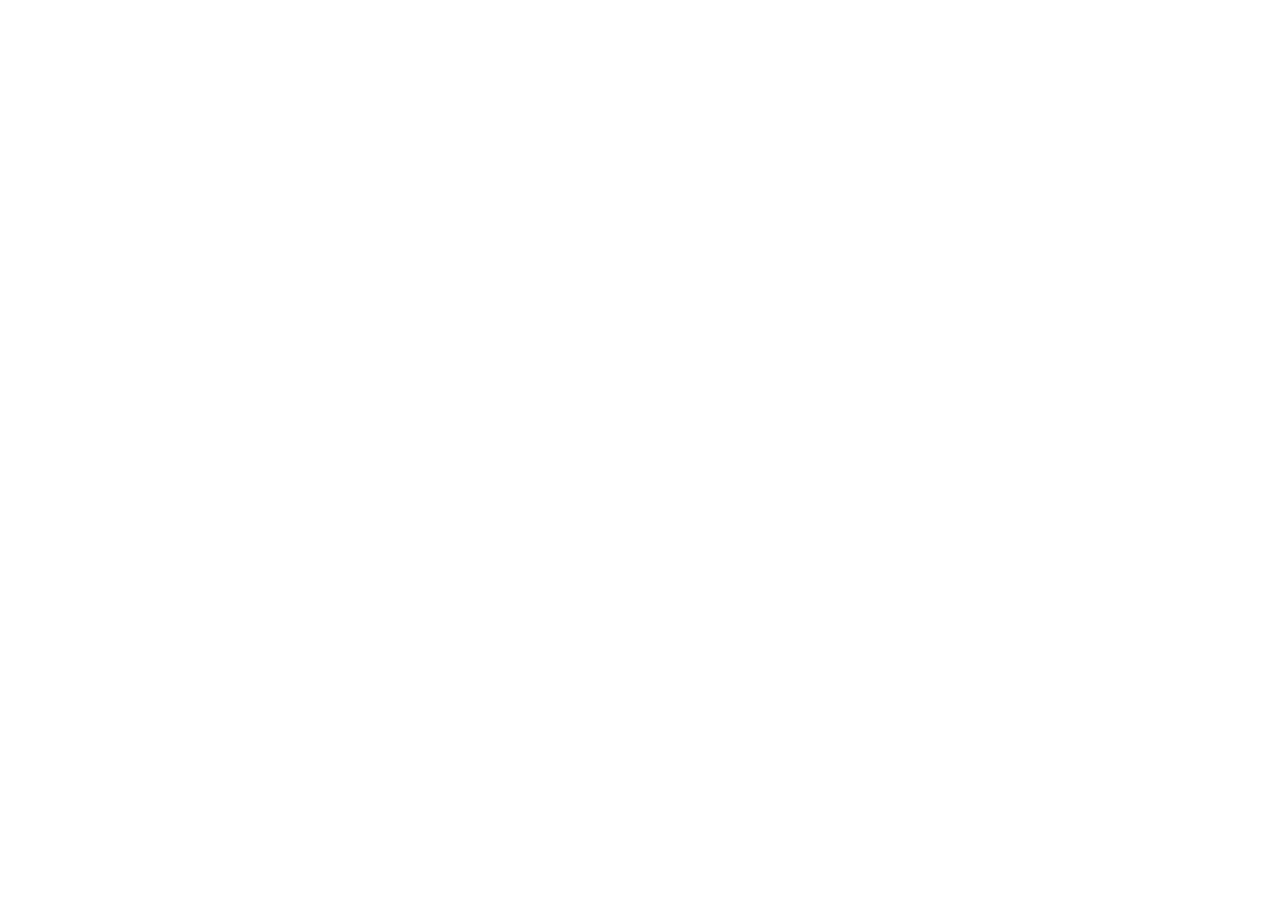
==== index.html @ 31b2c451 "Merge branch 'main' of https://github.com/RavineEnvy/cp3-front-end-design" ====
<!DOCTYPE html>
<html lang="en">

<head>
    <meta charset="UTF-8">
    <meta name="viewport" content="width=device-width, initial-scale=1.0">
    <title>Document</title>
    <link rel="stylesheet" href="css/index.css">
</head>

<body>
    <main>
    
    </main>
</body>

</html>
---- css/index.css ----
@import url(global.css);
@import url(header.css);
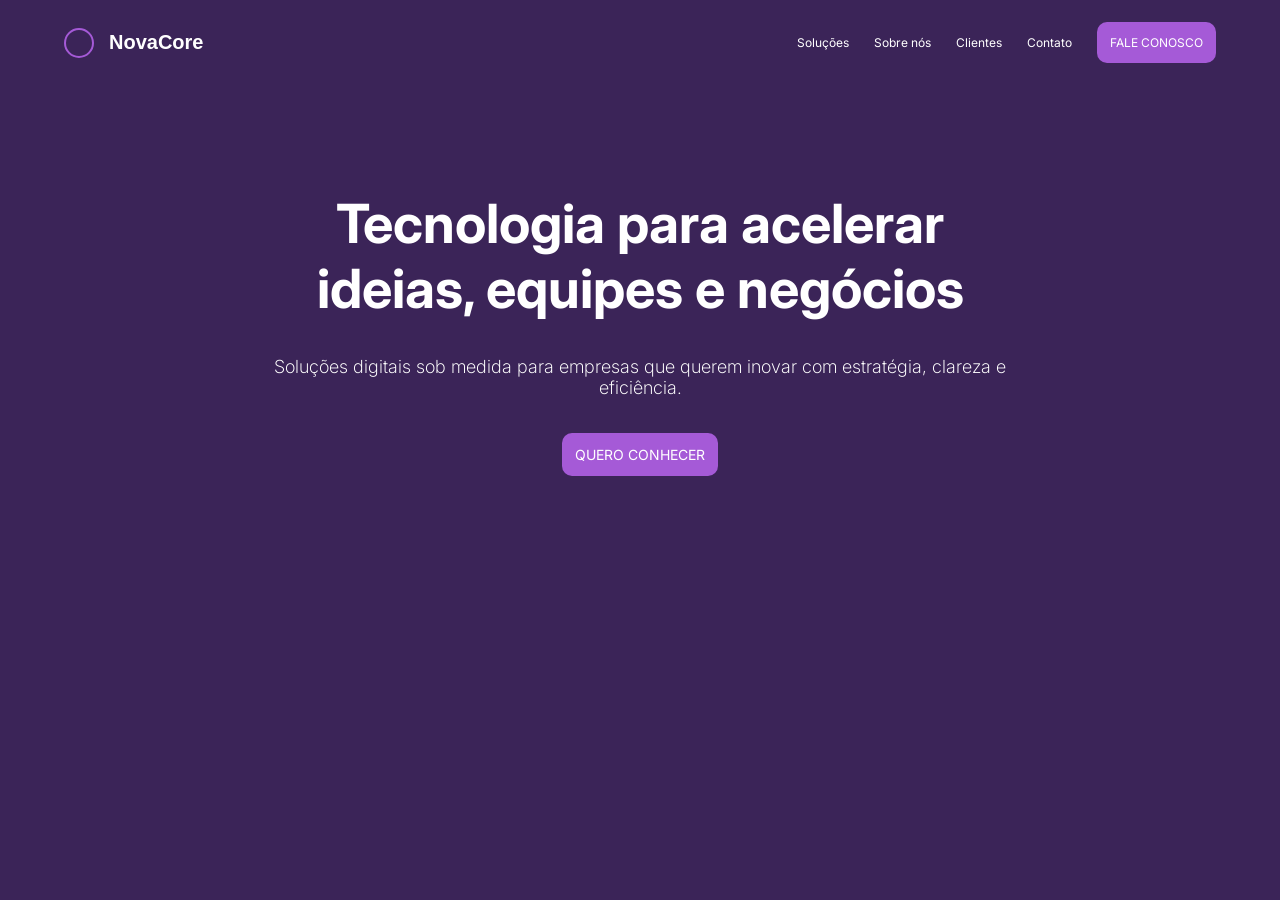
==== commit 6e067788: "Header Completed" ====
--- a/index.html
+++ b/index.html
@@ -9,8 +9,34 @@
 </head>
 
 <body>
+    <header class="header">
+        <div class="container header-content">
+            <div class="circle-logo">
+                <div class="circle"></div>
+                <p class="header-logo">NovaCore</p>
+            </div>
+            <nav class="header-nav">
+                <a href="#soluções">Soluções</a>
+                <a href="#Sobres">Sobre nós</a>
+                <a href="#Clientes">Clientes</a>
+                <a href="#Contato">Contato</a>
+                <a class="btn-fale" href="#Fale-Conosco">FALE CONOSCO</a>
+            </nav>
+        </div>
+    </header>
+    <section class="hero">
+        <h1 class="hero-title">
+            Tecnologia para acelerar ideias,
+            equipes e negócios
+        </h1>
+        <p class="hero-sub">
+            Soluções digitais sob medida para empresas que querem inovar com estratégia, clareza e eficiência.
+        </p>
+        <a class="btn-conhecer" href="#conhecer">
+            QUERO CONHECER
+        </a>
+    </section>
     <main>
-    
     </main>
 </body>
 
--- a/css/index.css
+++ b/css/index.css
@@ -1,2 +1,2 @@
 @import url(global.css);
-@import url(header.css);+@import url(header.css);
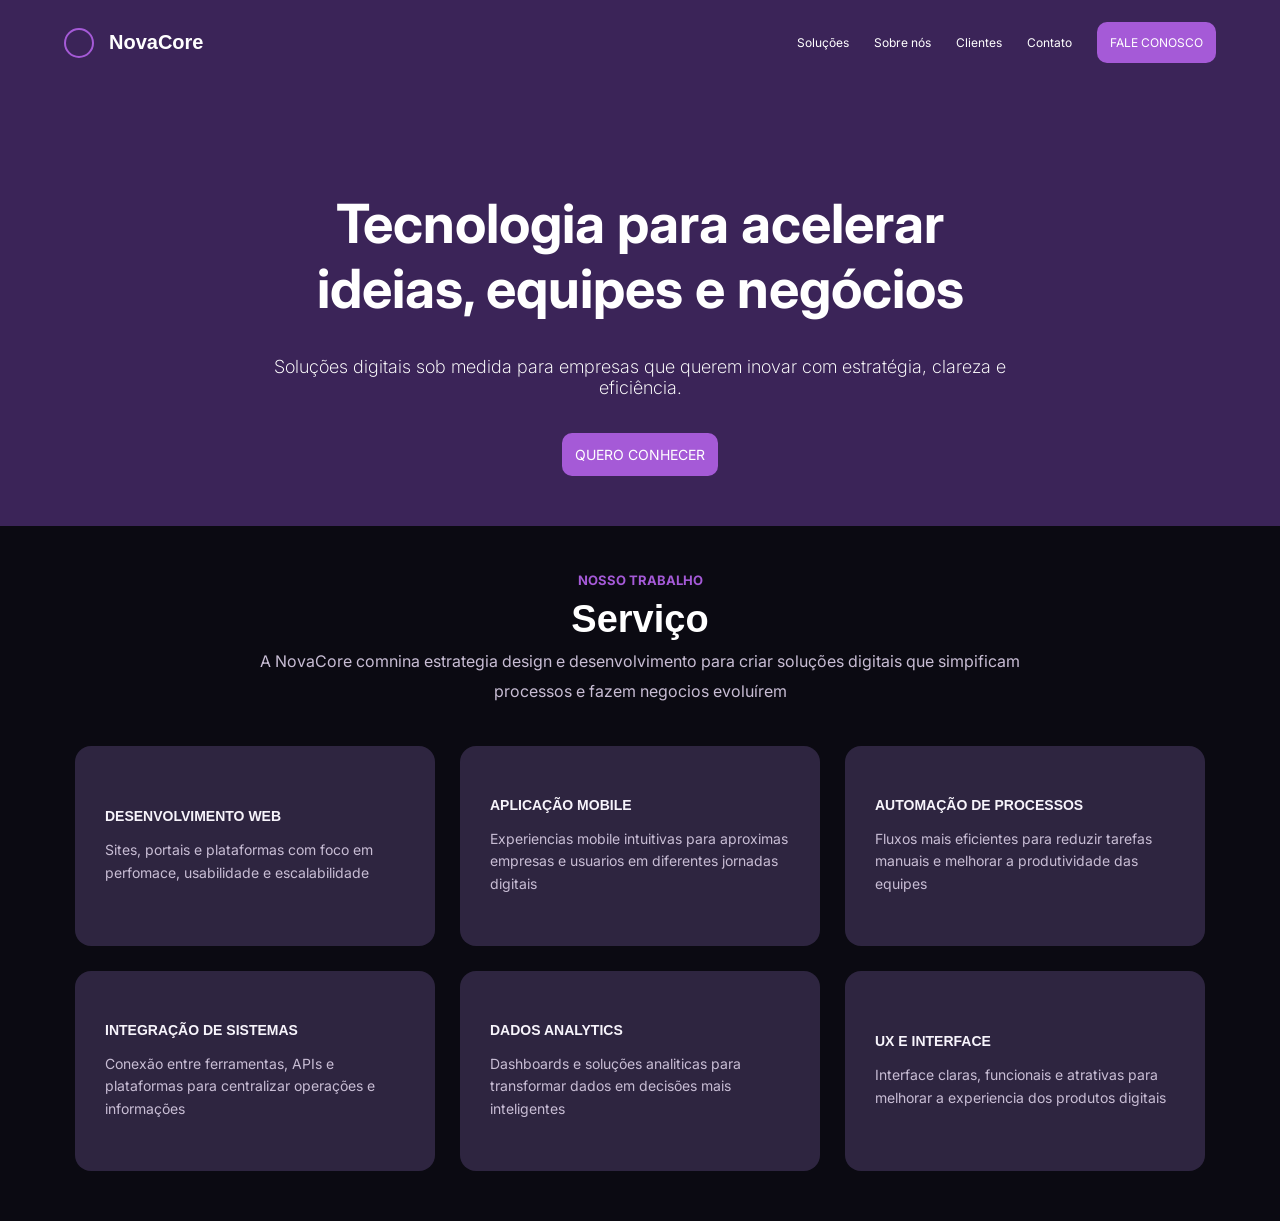
==== commit cae2065f: "Finalizando a seção Service" ====
--- a/index.html
+++ b/index.html
@@ -37,6 +37,55 @@
         </a>
     </section>
     <main>
+         <section class="content-service-and-cards">
+        <div class="content-service">
+            <h3>NOSSO TRABALHO</h3>
+            <h2>Serviço</h2>
+            <p>A NovaCore comnina estrategia design e desenvolvimento para criar soluções digitais que simpificam
+            </p>
+            <p> processos
+                e fazem negocios evoluírem</p>
+
+            </div>
+        <div class="content-cards">
+            <article class="card1">
+                <h4>DESENVOLVIMENTO WEB</h4>
+                <p>Sites, portais e plataformas com foco em perfomace, usabilidade e escalabilidade
+                </p>
+            </article>
+            <article class="card2">
+                <h4>APLICAÇÃO MOBILE
+                </h4>
+                <p>Experiencias mobile intuitivas para aproximas empresas e usuarios em diferentes jornadas digitais
+                </p>
+            </article>
+            <article class="card3">
+                <h4>AUTOMAÇÃO DE PROCESSOS
+                </h4>
+                <p>Fluxos mais eficientes para reduzir tarefas manuais e melhorar a produtividade das equipes
+                </p>
+            </article>
+            <article class="card4">
+                <h4>INTEGRAÇÃO DE SISTEMAS
+                </h4>
+                <p>Conexão entre ferramentas, APIs e plataformas para centralizar operações e informações
+                </p>
+            </article>
+            <article class="card5">
+                <h4>DADOS ANALYTICS
+                </h4>
+                <p>Dashboards e soluções analiticas para transformar dados em decisões mais inteligentes
+                </p>
+            </article>
+            <article class="card6">
+                <h4>UX E INTERFACE
+                </h4>
+                <p>Interface claras, funcionais e atrativas para melhorar a experiencia dos produtos digitais</p>
+            </article>
+
+        </div>
+
+    </section>
     </main>
 </body>
 
--- a/css/index.css
+++ b/css/index.css
@@ -1,2 +1,3 @@
 @import url(global.css);
 @import url(header.css);
+@import url(service.css);
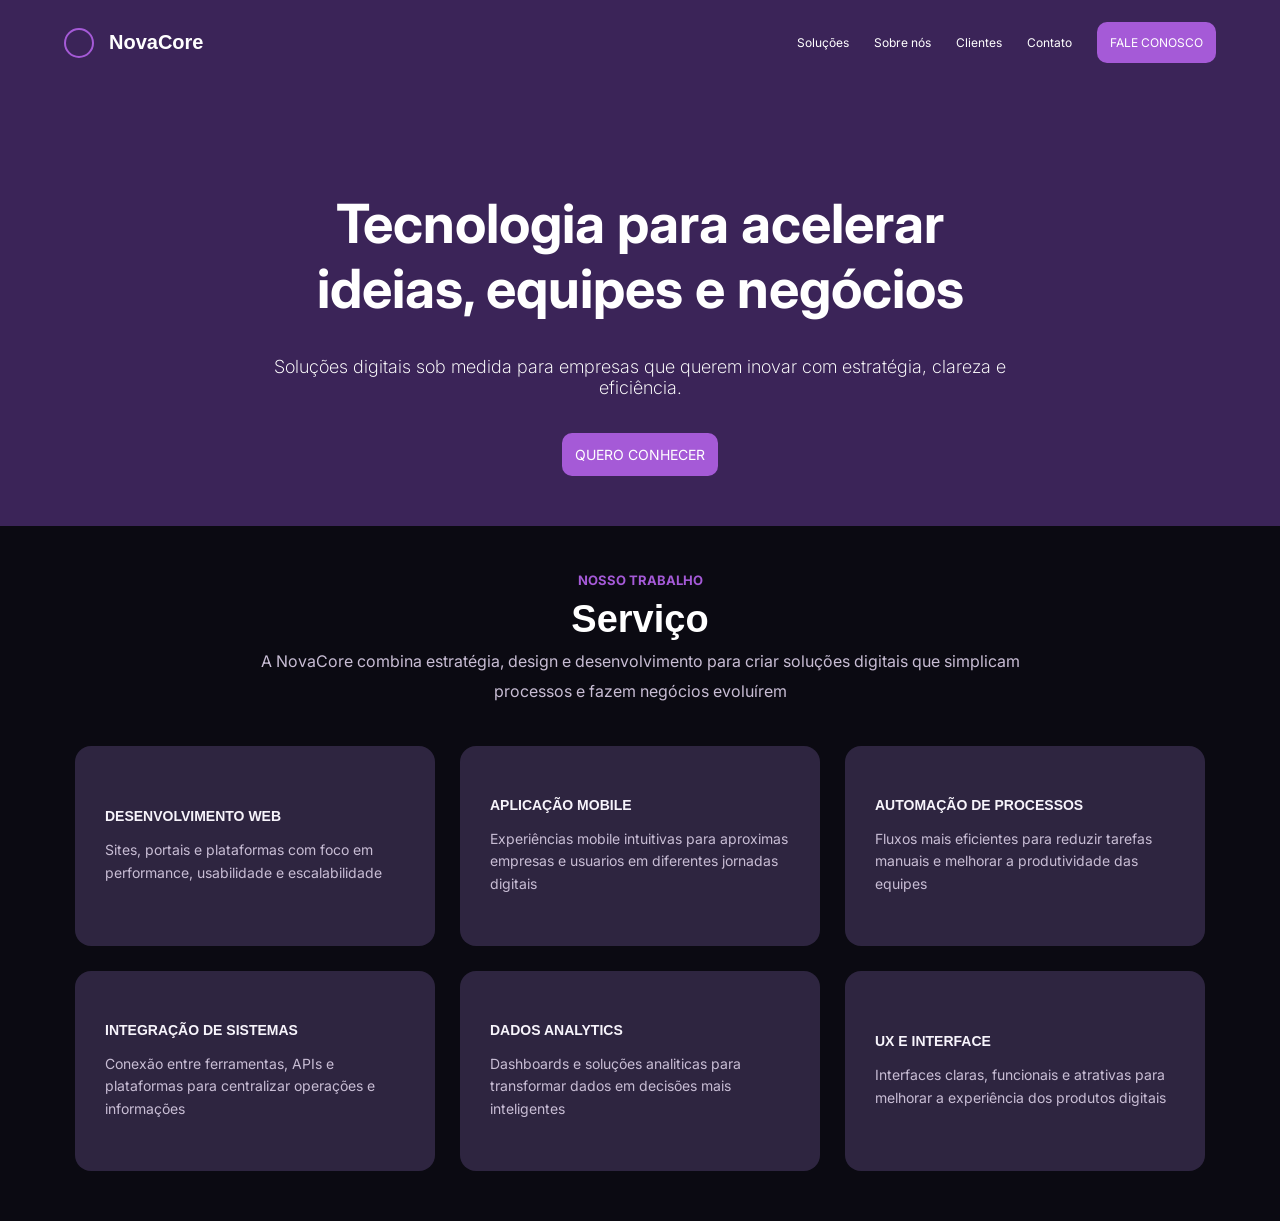
==== commit a084be6e: "Ajustes pontuais na seção de Serviço" ====
--- a/index.html
+++ b/index.html
@@ -41,22 +41,22 @@
         <div class="content-service">
             <h3>NOSSO TRABALHO</h3>
             <h2>Serviço</h2>
-            <p>A NovaCore comnina estrategia design e desenvolvimento para criar soluções digitais que simpificam
+            <p>A NovaCore combina estratégia, design e desenvolvimento para criar soluções digitais que simplicam
             </p>
             <p> processos
-                e fazem negocios evoluírem</p>
+                e fazem negócios evoluírem</p>
 
             </div>
         <div class="content-cards">
             <article class="card1">
                 <h4>DESENVOLVIMENTO WEB</h4>
-                <p>Sites, portais e plataformas com foco em perfomace, usabilidade e escalabilidade
+                <p>Sites, portais e plataformas com foco em performance, usabilidade e escalabilidade
                 </p>
             </article>
             <article class="card2">
                 <h4>APLICAÇÃO MOBILE
                 </h4>
-                <p>Experiencias mobile intuitivas para aproximas empresas e usuarios em diferentes jornadas digitais
+                <p>Experiências mobile intuitivas para aproximas empresas e usuarios em diferentes jornadas digitais
                 </p>
             </article>
             <article class="card3">
@@ -80,7 +80,7 @@
             <article class="card6">
                 <h4>UX E INTERFACE
                 </h4>
-                <p>Interface claras, funcionais e atrativas para melhorar a experiencia dos produtos digitais</p>
+                <p>Interfaces claras, funcionais e atrativas para melhorar a experiência dos produtos digitais</p>
             </article>
 
         </div>
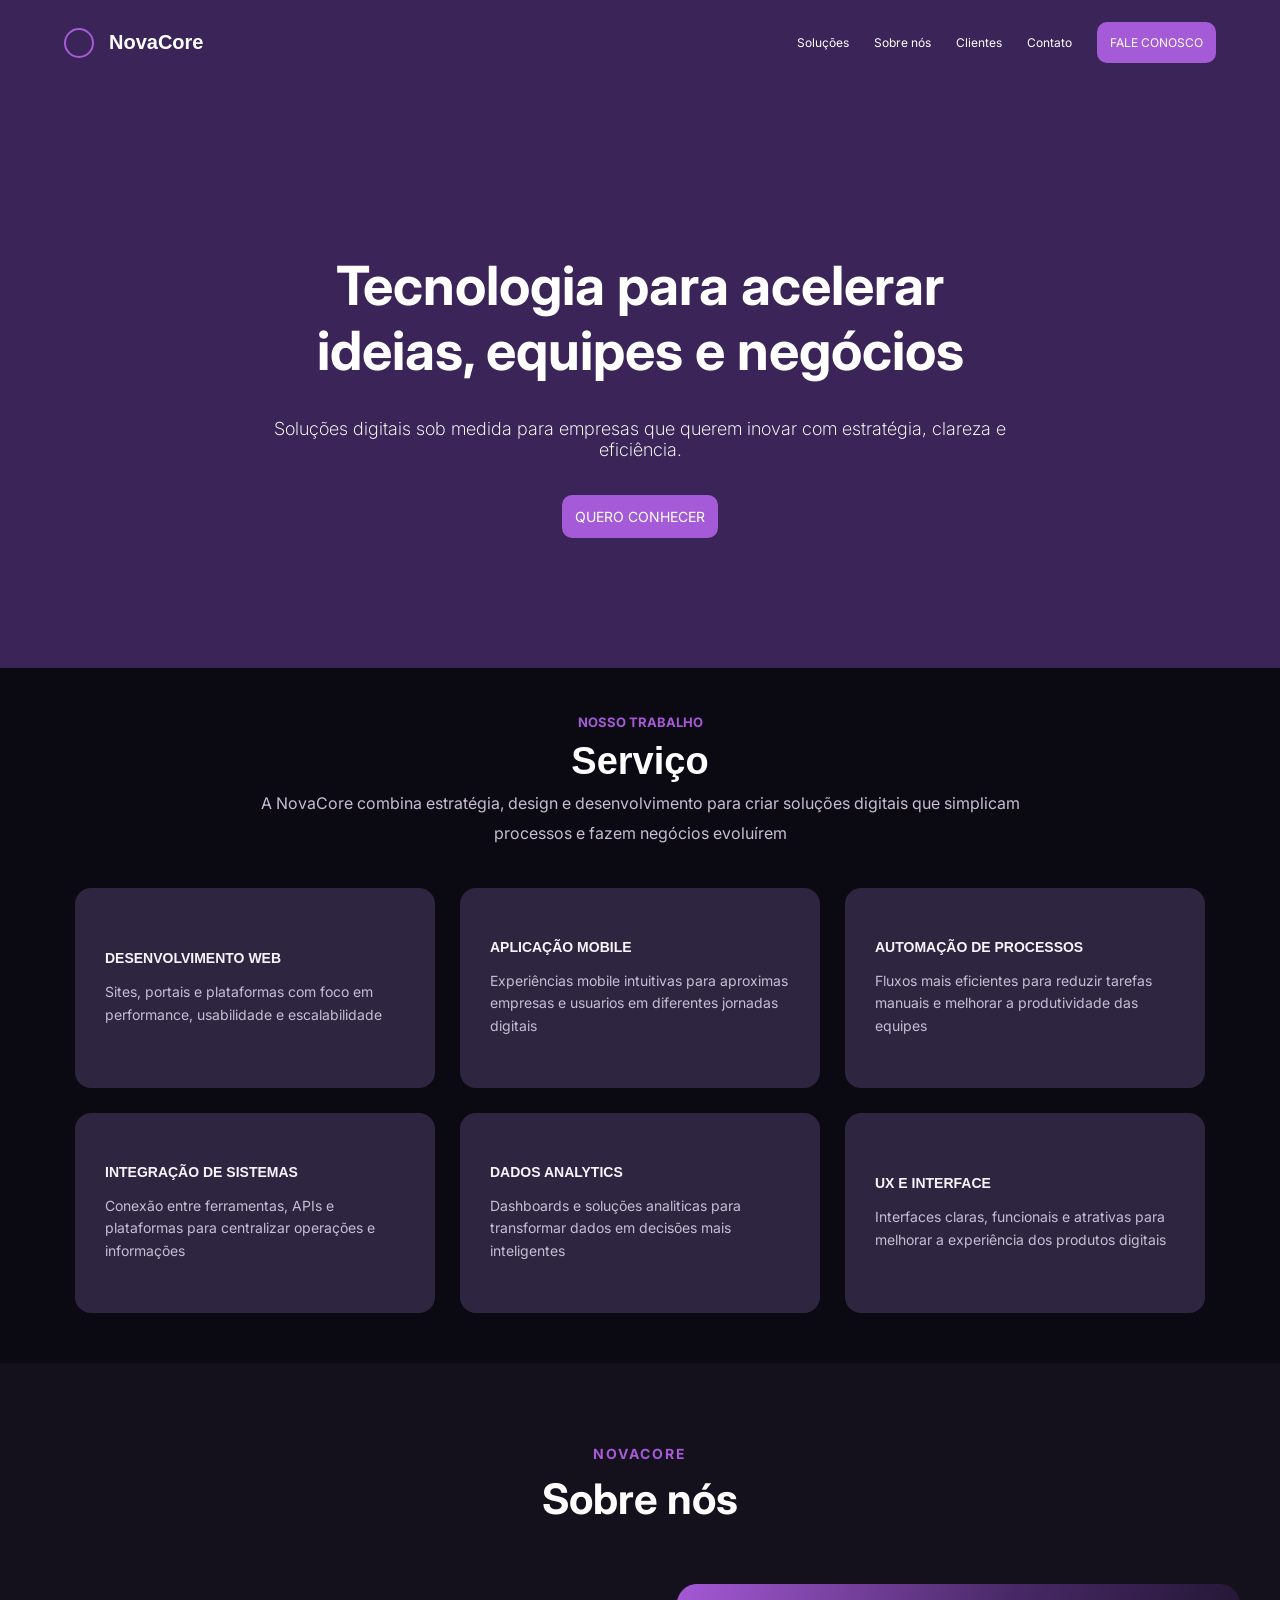
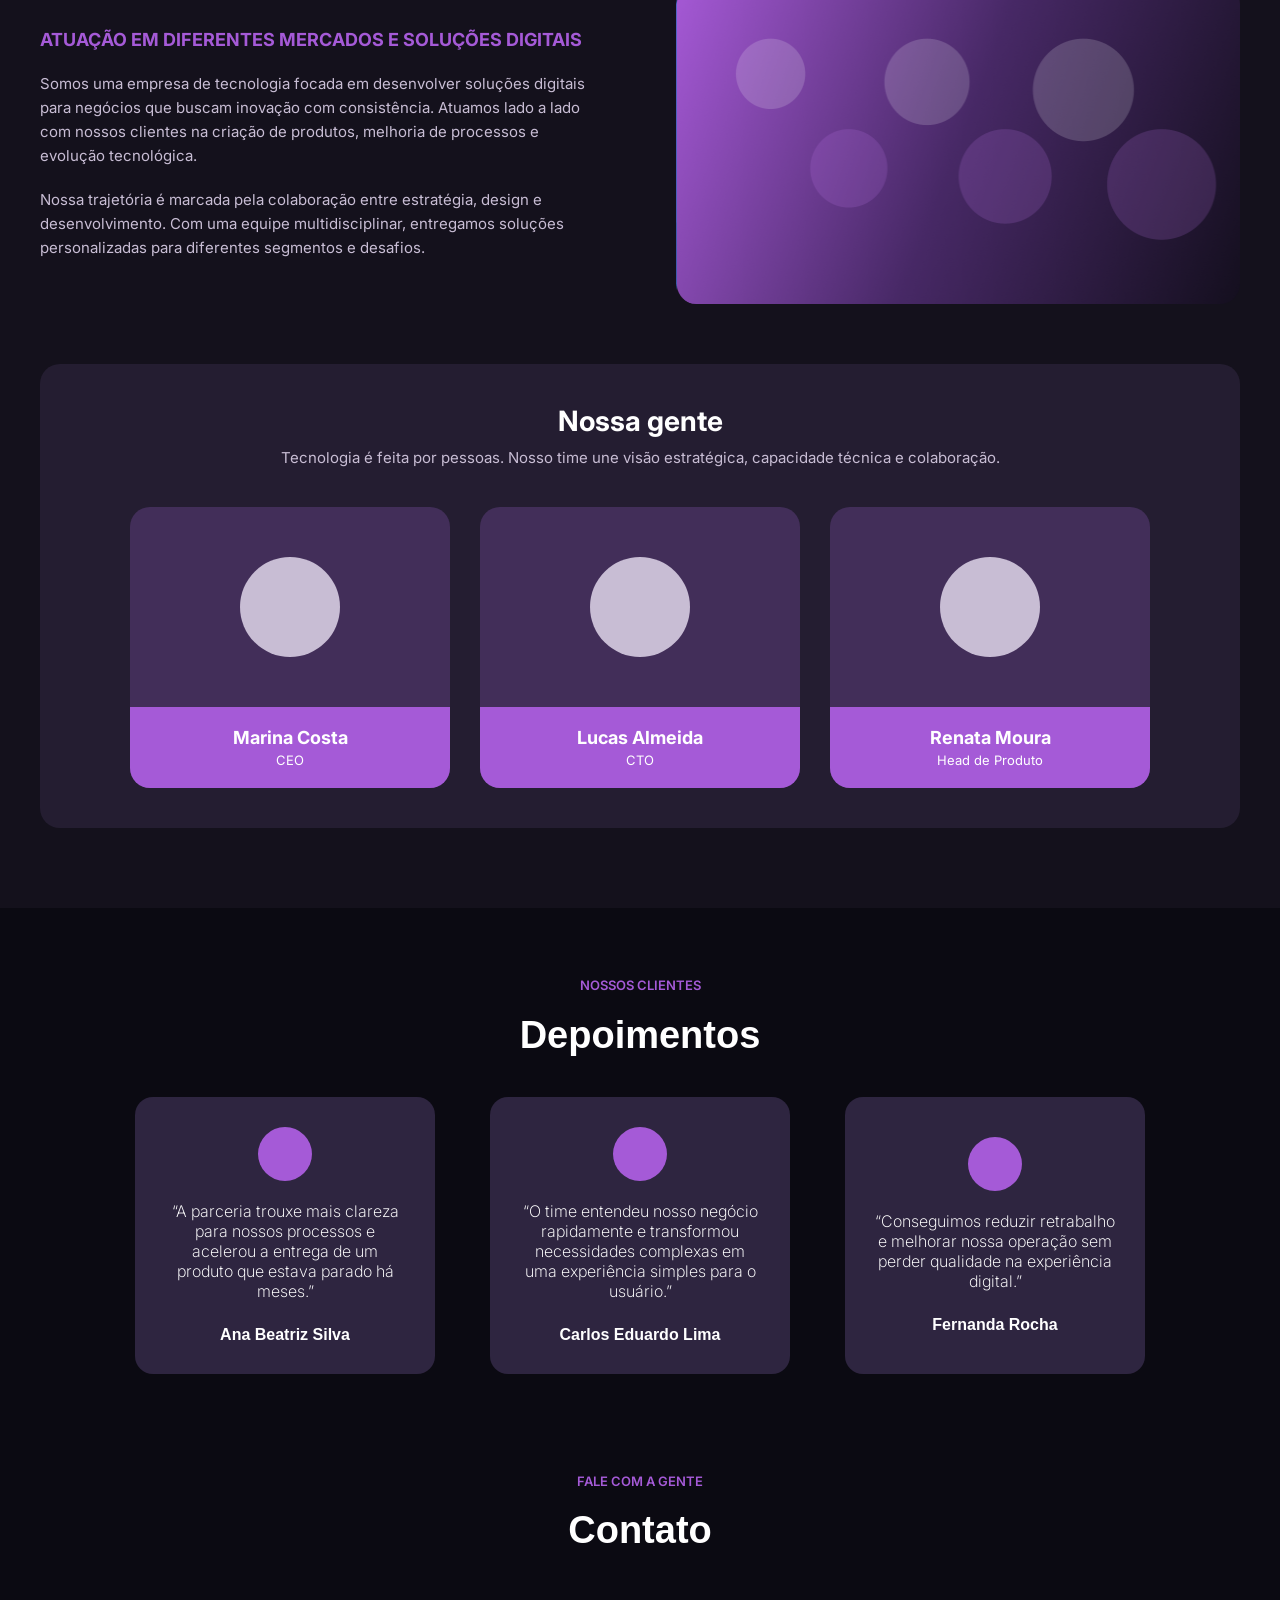
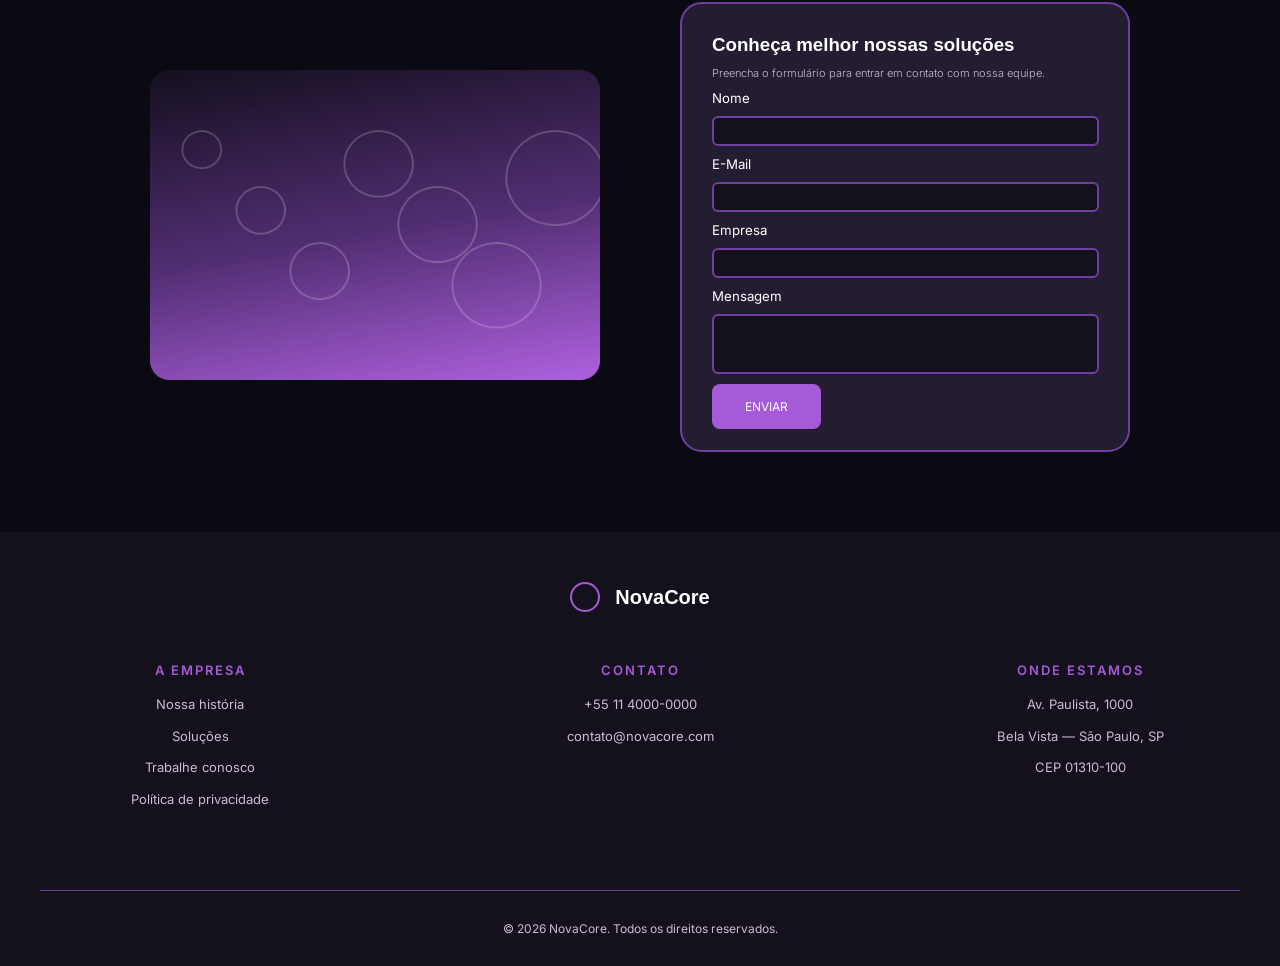
==== commit 5cdc2e76: "Cp3 Completa" ====
--- a/index.html
+++ b/index.html
@@ -1,92 +1,265 @@
-<!DOCTYPE html>
+<!doctype html>
 <html lang="en">
-
-<head>
-    <meta charset="UTF-8">
-    <meta name="viewport" content="width=device-width, initial-scale=1.0">
+  <head>
+    <meta charset="UTF-8" />
+    <meta name="viewport" content="width=device-width, initial-scale=1.0" />
     <title>Document</title>
-    <link rel="stylesheet" href="css/index.css">
-</head>
-
-<body>
+    <link rel="stylesheet" href="css/index.css" />
+  </head>
+
+  <body>
     <header class="header">
-        <div class="container header-content">
+      <div class="container header-content">
+        <div class="circle-logo">
+          <div class="circle"></div>
+          <p class="header-logo">NovaCore</p>
+        </div>
+        <nav class="header-nav">
+          <a href="#soluções">Soluções</a>
+          <a href="#Sobre">Sobre nós</a>
+          <a href="#Clientes">Clientes</a>
+          <a href="#Contato">Contato</a>
+          <a class="btn-fale" href="#Fale-Conosco">FALE CONOSCO</a>
+        </nav>
+      </div>
+    </header>
+    <section class="hero">
+      <h1 class="hero-title">
+        Tecnologia para acelerar ideias, equipes e negócios
+      </h1>
+      <p class="hero-sub">
+        Soluções digitais sob medida para empresas que querem inovar com
+        estratégia, clareza e eficiência.
+      </p>
+      <a class="btn-conhecer" href="#conhecer"> QUERO CONHECER </a>
+    </section>
+    <main>
+      <section id="soluções" class="content-service-and-cards">
+        <div class="content-service">
+          <h3>NOSSO TRABALHO</h3>
+          <h2>Serviço</h2>
+          <p>
+            A NovaCore combina estratégia, design e desenvolvimento para criar
+            soluções digitais que simplicam
+          </p>
+          <p>processos e fazem negócios evoluírem</p>
+        </div>
+        <div class="content-cards">
+          <article class="card1">
+            <h4>DESENVOLVIMENTO WEB</h4>
+            <p>
+              Sites, portais e plataformas com foco em performance, usabilidade
+              e escalabilidade
+            </p>
+          </article>
+          <article class="card2">
+            <h4>APLICAÇÃO MOBILE</h4>
+            <p>
+              Experiências mobile intuitivas para aproximas empresas e usuarios
+              em diferentes jornadas digitais
+            </p>
+          </article>
+          <article class="card3">
+            <h4>AUTOMAÇÃO DE PROCESSOS</h4>
+            <p>
+              Fluxos mais eficientes para reduzir tarefas manuais e melhorar a
+              produtividade das equipes
+            </p>
+          </article>
+          <article class="card4">
+            <h4>INTEGRAÇÃO DE SISTEMAS</h4>
+            <p>
+              Conexão entre ferramentas, APIs e plataformas para centralizar
+              operações e informações
+            </p>
+          </article>
+          <article class="card5">
+            <h4>DADOS ANALYTICS</h4>
+            <p>
+              Dashboards e soluções analiticas para transformar dados em
+              decisões mais inteligentes
+            </p>
+          </article>
+          <article class="card6">
+            <h4>UX E INTERFACE</h4>
+            <p>
+              Interfaces claras, funcionais e atrativas para melhorar a
+              experiência dos produtos digitais
+            </p>
+          </article>
+        </div>
+      </section>
+
+      <section id="Sobre" class="secao-sobre">
+        <div class="conteiner conteiner-sobre">
+          <div class="cabecalho-sobre">
+            <span class="tag-secao">NOVACORE</span>
+            <h2 class="titulo-secao">Sobre nós</h2>
+          </div>
+
+          <div class="conteudo-sobre">
+            <div class="texto-sobre">
+              <h3>ATUAÇÃO EM DIFERENTES MERCADOS E SOLUÇÕES DIGITAIS</h3>
+              <p>
+                Somos uma empresa de tecnologia focada em desenvolver soluções
+                digitais para negócios que buscam inovação com consistência.
+                Atuamos lado a lado com nossos clientes na criação de produtos,
+                melhoria de processos e evolução tecnológica.
+              </p>
+              <p>
+                Nossa trajetória é marcada pela colaboração entre estratégia,
+                design e desenvolvimento. Com uma equipe multidisciplinar,
+                entregamos soluções personalizadas para diferentes segmentos e
+                desafios.
+              </p>
+            </div>
+            <img
+              class="img-bolhas"
+              src="img/img-bolhas.png"
+              alt="Imagem de bolhas"
+            />
+          </div>
+
+          <div class="secao-equipe">
+            <h3 class="titulo-equipe">Nossa gente</h3>
+            <p class="subtitulo-equipe">
+              Tecnologia é feita por pessoas. Nosso time une visão estratégica,
+              capacidade técnica e colaboração.
+            </p>
+
+            <div class="grade-equipe">
+              <div class="cartao-equipe">
+                <div class="envoltorio-avatar">
+                  <div class="espaco-avatar"></div>
+                </div>
+                <div class="info-cartao">
+                  <h4>Marina Costa</h4>
+                  <p>CEO</p>
+                </div>
+              </div>
+
+              <div class="cartao-equipe">
+                <div class="envoltorio-avatar">
+                  <div class="espaco-avatar"></div>
+                </div>
+                <div class="info-cartao">
+                  <h4>Lucas Almeida</h4>
+                  <p>CTO</p>
+                </div>
+              </div>
+
+              <div class="cartao-equipe">
+                <div class="envoltorio-avatar">
+                  <div class="espaco-avatar"></div>
+                </div>
+                <div class="info-cartao">
+                  <h4>Renata Moura</h4>
+                  <p>Head de Produto</p>
+                </div>
+              </div>
+            </div>
+          </div>
+        </div>
+      </section>
+      <section id="Clientes" class="depoiments">
+        <div class="title-page">
+            <h5 class="title-dep">NOSSOS CLIENTES</h5>
+            <h2 class="sub-title-dep">Depoimentos</h2>
+        </div>
+        <div class="card-depoiments">
+            <div class="card-content-depoiments" >
+                <div class="card-content-circle-depoiments">
+                </div>
+                <div class="card-content-text-depoiments">
+                    <p>“A parceria trouxe mais clareza para nossos processos e acelerou a entrega de um produto que estava parado há meses.”</p>
+                    <b class="card-content-name-depoiments">Ana Beatriz Silva</b>
+                </div>
+            
+            </div>
+            
+            <div class="card-content-depoiments">
+                <div class="card-content-circle-depoiments">
+                </div>
+                <div class="card-content-text-depoiments">
+                    <p>“O time entendeu nosso negócio rapidamente e transformou necessidades complexas em uma experiência simples para o
+                    usuário.”</p>
+                    <b class="card-content-name-depoiments">Carlos Eduardo Lima</b>
+                </div>
+            
+            </div>
+            
+            <div class="card-content-depoiments">
+                <div class="card-content-circle-depoiments">
+                </div>
+                <div class="card-content-text-depoiments">
+                    <p>“Conseguimos reduzir retrabalho e melhorar nossa operação sem perder qualidade na experiência digital.”</p>
+                    <b class="card-content-name-depoiments">Fernanda Rocha</b>
+                </div>
+            
+            </div>
+        </div>
+    </section>
+    <section class="contacts">
+        <div class="title-page">
+            <h5 class="title-dep">FALE COM A GENTE</h5>
+            <h2 class="sub-title-dep">Contato </h2>
+        </div>
+        <div class="card-contacts">
+            <img src="../img/Contact.png" alt="Imagem" class="card-image-contacts">
+            <div class="card-content-contacts">
+                <form action="" class="card-content-form-contacts">
+                    <h3 class="card-content-form-title-contacts">Conheça melhor nossas soluções</h3>
+                    <p class="card-content-form-sub-title-contacts">Preencha o formulário para entrar em contato com nossa equipe.</p>
+                    <h5 class="card-content-form-label-contacts">Nome</h5>
+                    <input type="text" name="name" id="name" class="card-content-form-input-contacts">
+                    <h5 class="card-content-form-label-contacts">E-Mail</h5>
+                    <input type="email" name="email" id="email" class="card-content-form-input-contacts">
+                    <h5 class="card-content-form-label-contacts">Empresa</h5>
+                    <input type="text" name="empresa" id="enpresa" class="card-content-form-input-contacts">
+                    <h5 class="card-content-form-label-contacts" >Mensagem</h5>
+                    <input type="text" name="mensagem" id="mensagem" class="card-content-form-input-contacts">
+                    <button type="submit" class="card-content-form-button-contacts">ENVIAR</button>
+                </form>
+            </div>
+        </div>
+    </section>
+    </main>
+    <footer class="footer-novacore">
+    <div class="footer-content-container">
+        <div class="footer-logo-area">
             <div class="circle-logo">
                 <div class="circle"></div>
                 <p class="header-logo">NovaCore</p>
             </div>
-            <nav class="header-nav">
+        </div>
+        
+        <div class="footer-columns">
+            <div class="footer-col">
+                <h4>A EMPRESA</h4>
+                <a href="#">Nossa história</a>
                 <a href="#soluções">Soluções</a>
-                <a href="#Sobres">Sobre nós</a>
-                <a href="#Clientes">Clientes</a>
-                <a href="#Contato">Contato</a>
-                <a class="btn-fale" href="#Fale-Conosco">FALE CONOSCO</a>
-            </nav>
-        </div>
-    </header>
-    <section class="hero">
-        <h1 class="hero-title">
-            Tecnologia para acelerar ideias,
-            equipes e negócios
-        </h1>
-        <p class="hero-sub">
-            Soluções digitais sob medida para empresas que querem inovar com estratégia, clareza e eficiência.
-        </p>
-        <a class="btn-conhecer" href="#conhecer">
-            QUERO CONHECER
-        </a>
-    </section>
-    <main>
-         <section class="content-service-and-cards">
-        <div class="content-service">
-            <h3>NOSSO TRABALHO</h3>
-            <h2>Serviço</h2>
-            <p>A NovaCore combina estratégia, design e desenvolvimento para criar soluções digitais que simplicam
-            </p>
-            <p> processos
-                e fazem negócios evoluírem</p>
-
-            </div>
-        <div class="content-cards">
-            <article class="card1">
-                <h4>DESENVOLVIMENTO WEB</h4>
-                <p>Sites, portais e plataformas com foco em performance, usabilidade e escalabilidade
-                </p>
-            </article>
-            <article class="card2">
-                <h4>APLICAÇÃO MOBILE
-                </h4>
-                <p>Experiências mobile intuitivas para aproximas empresas e usuarios em diferentes jornadas digitais
-                </p>
-            </article>
-            <article class="card3">
-                <h4>AUTOMAÇÃO DE PROCESSOS
-                </h4>
-                <p>Fluxos mais eficientes para reduzir tarefas manuais e melhorar a produtividade das equipes
-                </p>
-            </article>
-            <article class="card4">
-                <h4>INTEGRAÇÃO DE SISTEMAS
-                </h4>
-                <p>Conexão entre ferramentas, APIs e plataformas para centralizar operações e informações
-                </p>
-            </article>
-            <article class="card5">
-                <h4>DADOS ANALYTICS
-                </h4>
-                <p>Dashboards e soluções analiticas para transformar dados em decisões mais inteligentes
-                </p>
-            </article>
-            <article class="card6">
-                <h4>UX E INTERFACE
-                </h4>
-                <p>Interfaces claras, funcionais e atrativas para melhorar a experiência dos produtos digitais</p>
-            </article>
-
-        </div>
-
-    </section>
-    </main>
-</body>
-
-</html>+                <a href="#">Trabalhe conosco</a>
+                <a href="#">Política de privacidade</a>
+            </div>
+            
+            <div class="footer-col">
+                <h4>CONTATO</h4>
+                <p>+55 11 4000-0000</p>
+                <p>contato@novacore.com</p>
+            </div>
+            
+            <div class="footer-col">
+                <h4>ONDE ESTAMOS</h4>
+                <p>Av. Paulista, 1000</p>
+                <p>Bela Vista — São Paulo, SP</p>
+                <p>CEP 01310-100</p>
+            </div>
+        </div>
+        
+        <div class="footer-bottom">
+            <p>© 2026 NovaCore. Todos os direitos reservados.</p>
+        </div>
+    </div>
+</footer>
+  </body>
+</html>
--- a/css/index.css
+++ b/css/index.css
@@ -1,3 +1,7 @@
 @import url(global.css);
 @import url(header.css);
 @import url(service.css);
+@import url(sobre.css);
+@import url(depoimentos.css);
+@import url(contacts.css);
+@import url(footer.css);
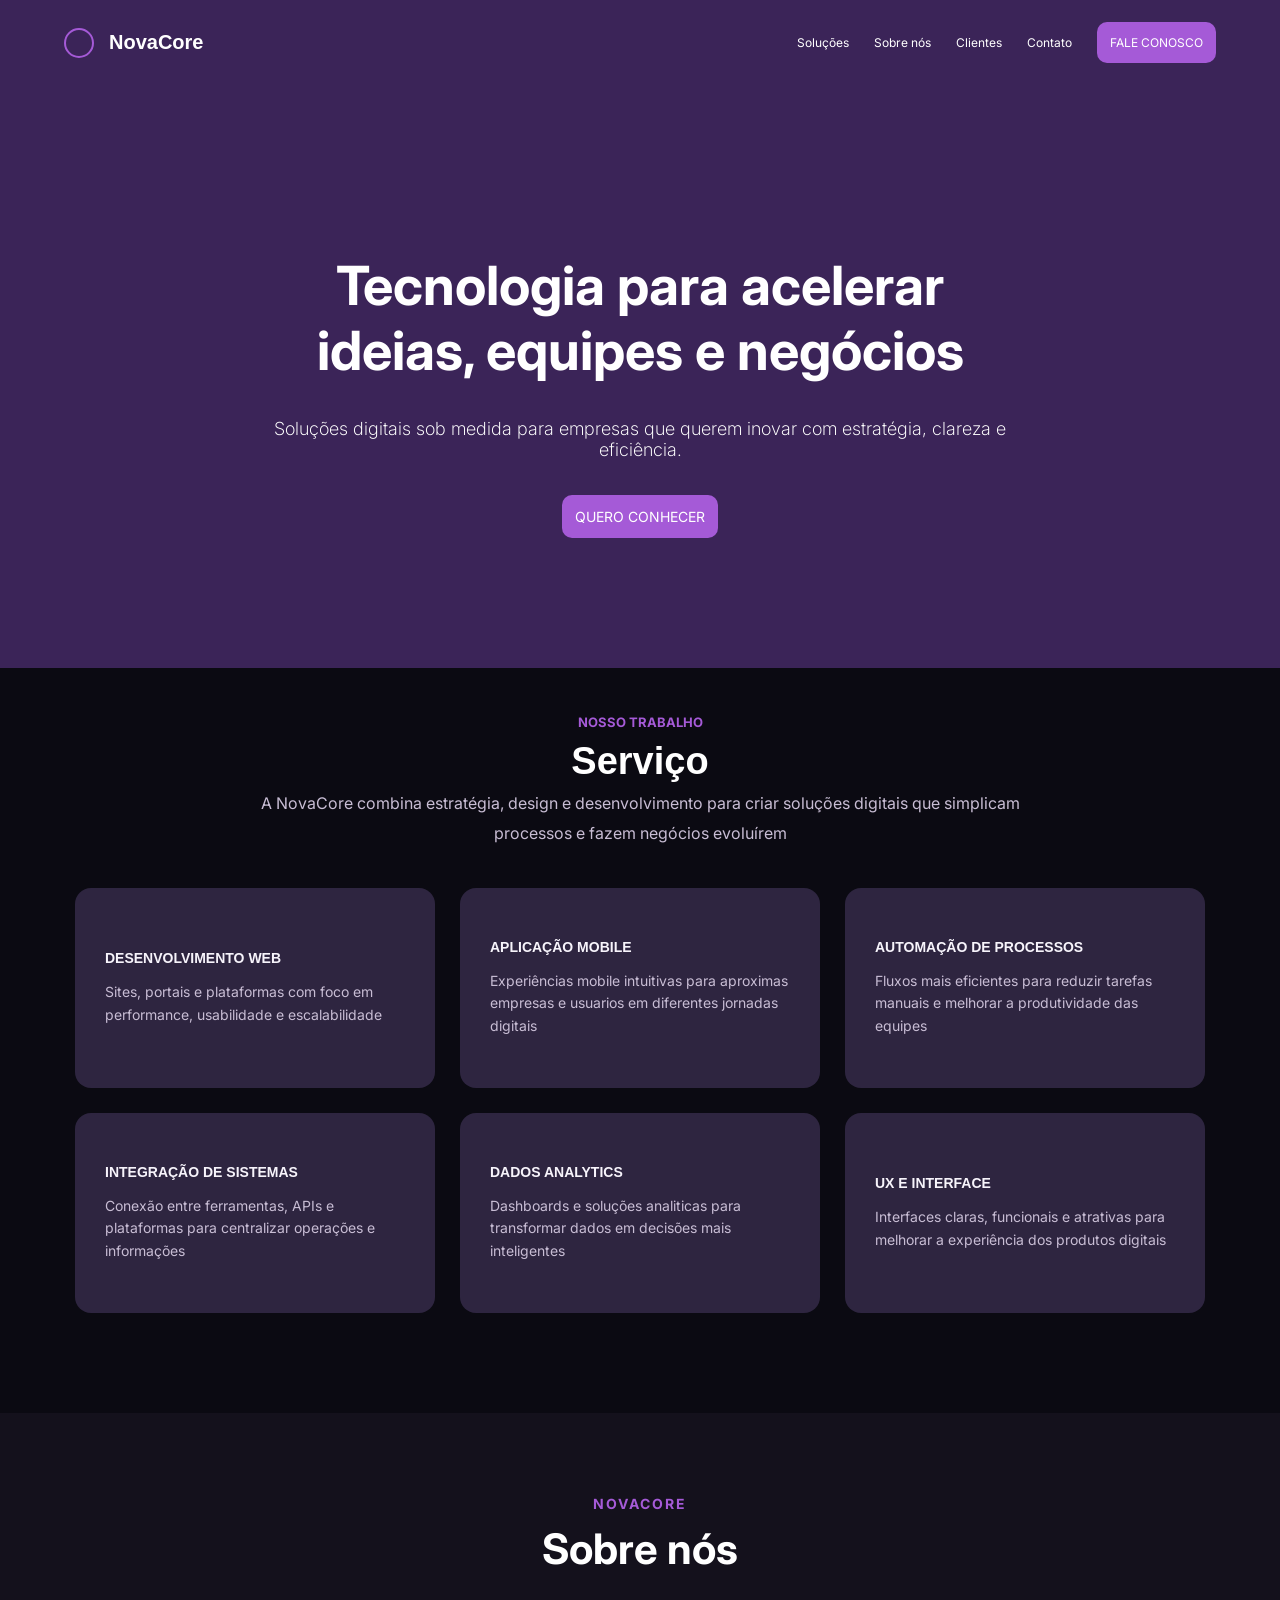
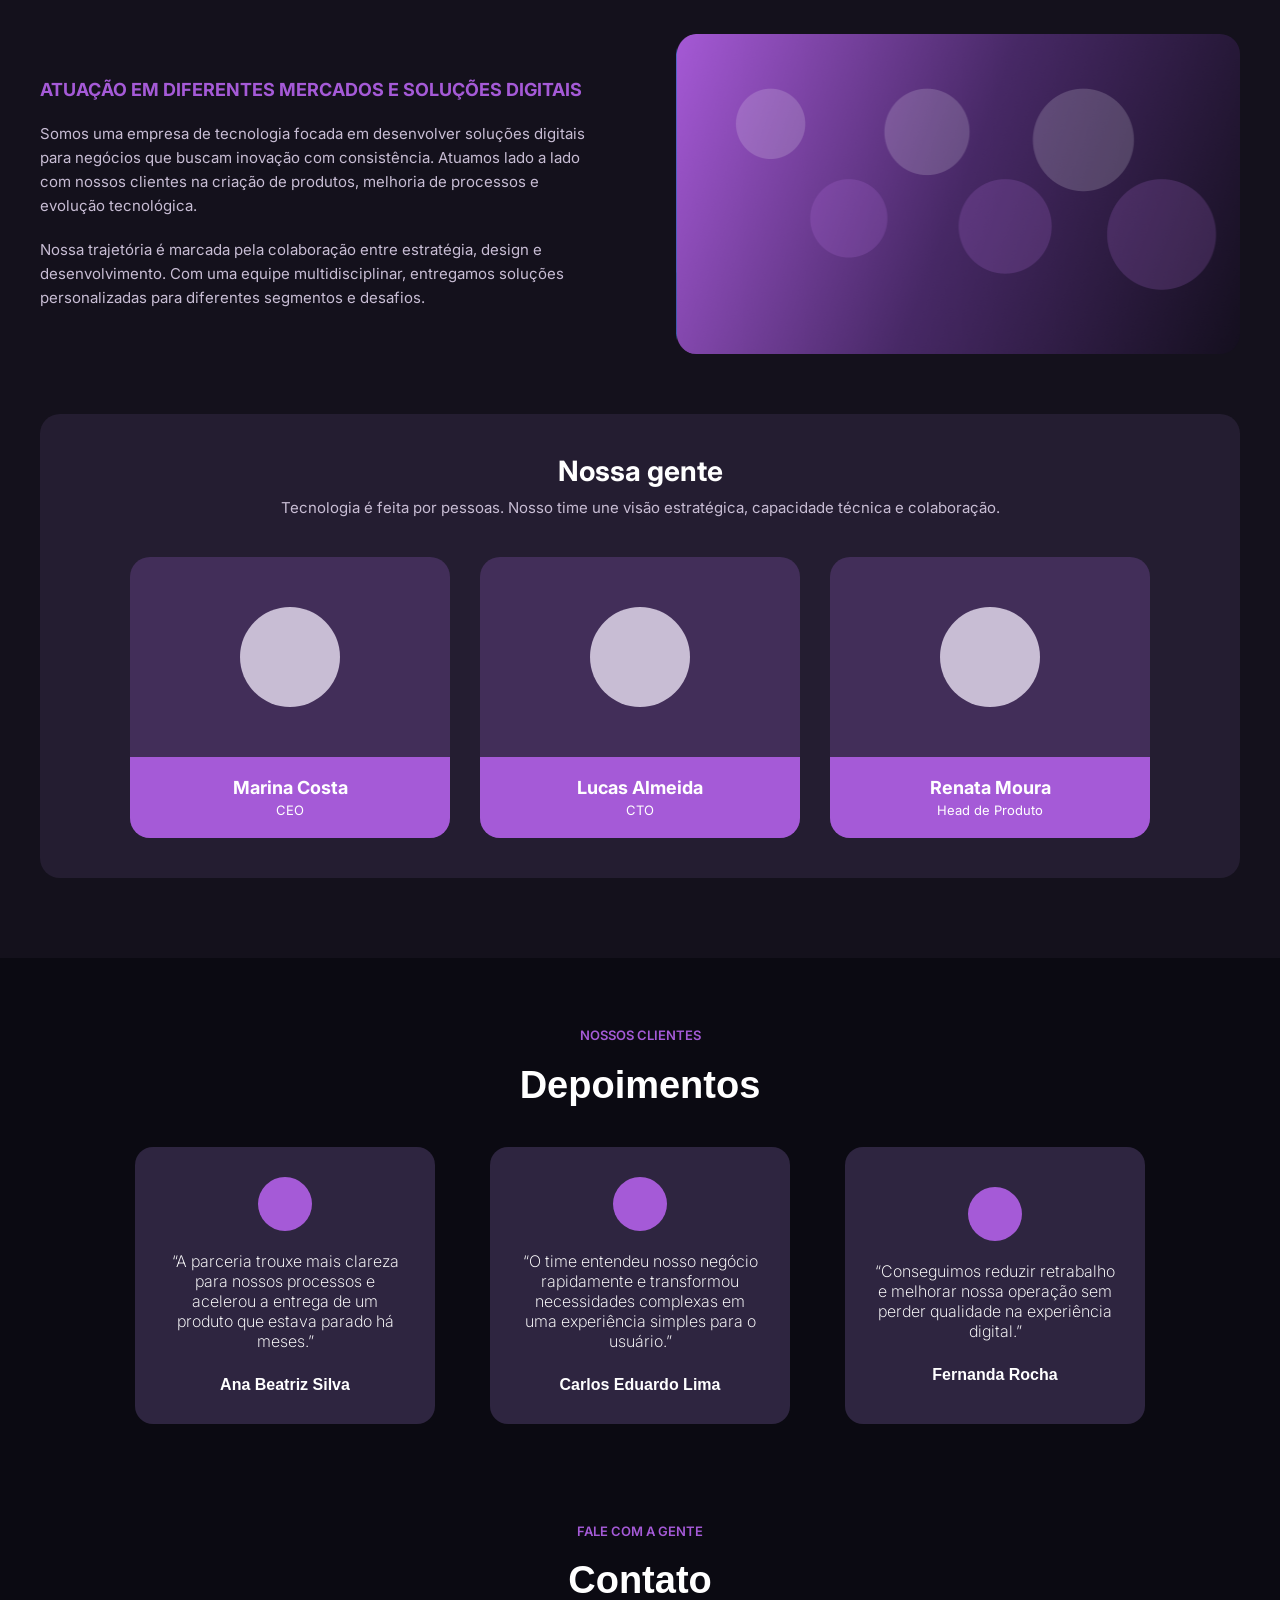
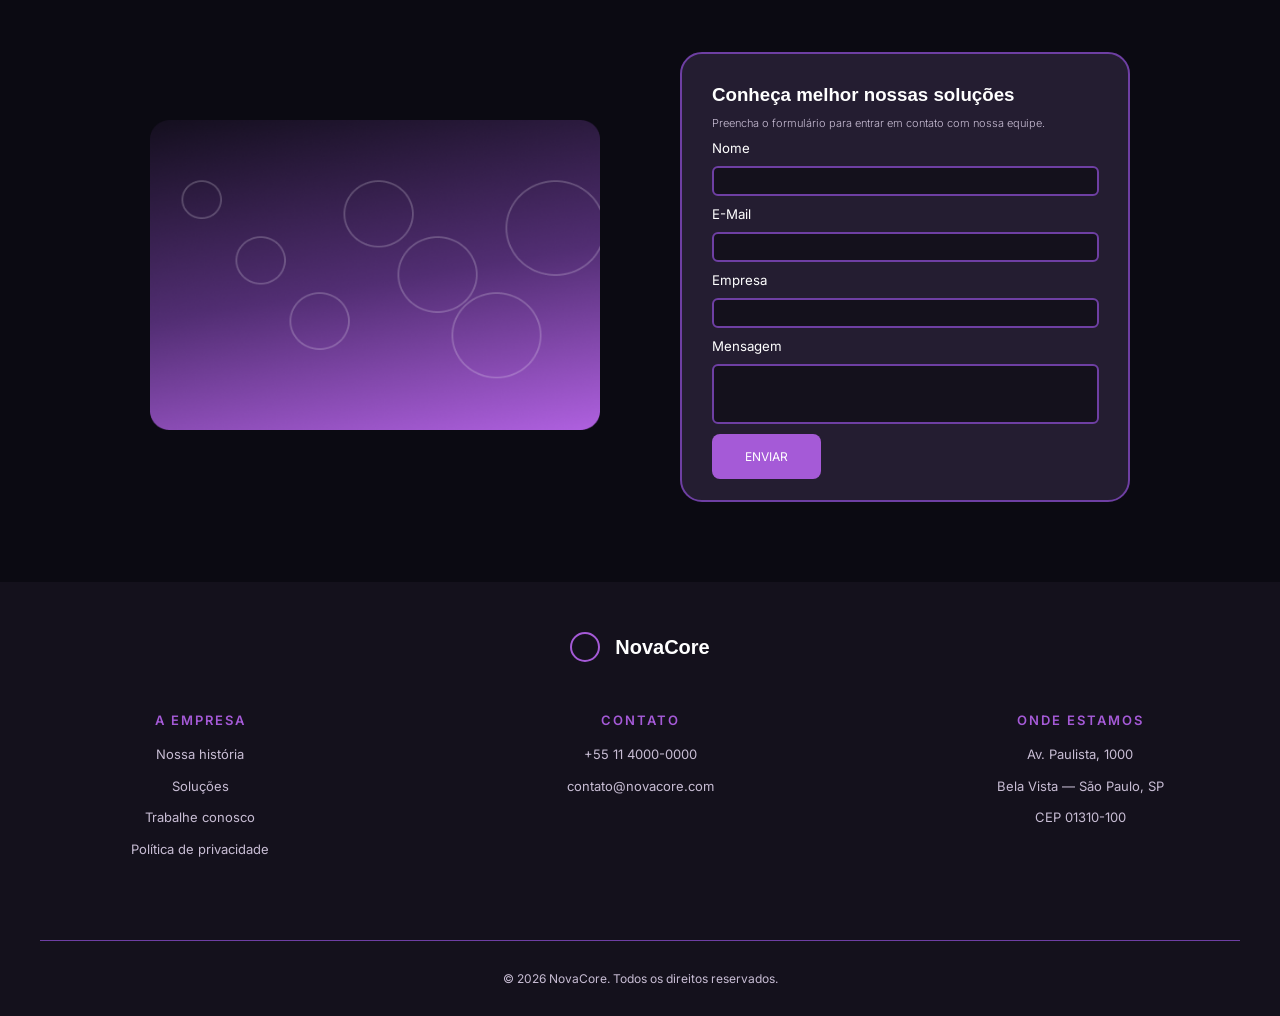
==== commit 261a835a: "Adding flex-grow, flex-shrink & flex-basis" ====
--- a/index.html
+++ b/index.html
@@ -163,103 +163,136 @@
       </section>
       <section id="Clientes" class="depoiments">
         <div class="title-page">
-            <h5 class="title-dep">NOSSOS CLIENTES</h5>
-            <h2 class="sub-title-dep">Depoimentos</h2>
+          <h5 class="title-dep">NOSSOS CLIENTES</h5>
+          <h2 class="sub-title-dep">Depoimentos</h2>
         </div>
         <div class="card-depoiments">
-            <div class="card-content-depoiments" >
-                <div class="card-content-circle-depoiments">
-                </div>
-                <div class="card-content-text-depoiments">
-                    <p>“A parceria trouxe mais clareza para nossos processos e acelerou a entrega de um produto que estava parado há meses.”</p>
-                    <b class="card-content-name-depoiments">Ana Beatriz Silva</b>
-                </div>
-            
-            </div>
-            
-            <div class="card-content-depoiments">
-                <div class="card-content-circle-depoiments">
-                </div>
-                <div class="card-content-text-depoiments">
-                    <p>“O time entendeu nosso negócio rapidamente e transformou necessidades complexas em uma experiência simples para o
-                    usuário.”</p>
-                    <b class="card-content-name-depoiments">Carlos Eduardo Lima</b>
-                </div>
-            
-            </div>
-            
-            <div class="card-content-depoiments">
-                <div class="card-content-circle-depoiments">
-                </div>
-                <div class="card-content-text-depoiments">
-                    <p>“Conseguimos reduzir retrabalho e melhorar nossa operação sem perder qualidade na experiência digital.”</p>
-                    <b class="card-content-name-depoiments">Fernanda Rocha</b>
-                </div>
-            
-            </div>
-        </div>
-    </section>
-    <section class="contacts">
+          <div class="card-content-depoiments">
+            <div class="card-content-circle-depoiments"></div>
+            <div class="card-content-text-depoiments">
+              <p>
+                “A parceria trouxe mais clareza para nossos processos e acelerou
+                a entrega de um produto que estava parado há meses.”
+              </p>
+              <b class="card-content-name-depoiments">Ana Beatriz Silva</b>
+            </div>
+          </div>
+
+          <div class="card-content-depoiments">
+            <div class="card-content-circle-depoiments"></div>
+            <div class="card-content-text-depoiments">
+              <p>
+                “O time entendeu nosso negócio rapidamente e transformou
+                necessidades complexas em uma experiência simples para o
+                usuário.”
+              </p>
+              <b class="card-content-name-depoiments">Carlos Eduardo Lima</b>
+            </div>
+          </div>
+
+          <div class="card-content-depoiments">
+            <div class="card-content-circle-depoiments"></div>
+            <div class="card-content-text-depoiments">
+              <p>
+                “Conseguimos reduzir retrabalho e melhorar nossa operação sem
+                perder qualidade na experiência digital.”
+              </p>
+              <b class="card-content-name-depoiments">Fernanda Rocha</b>
+            </div>
+          </div>
+        </div>
+      </section>
+      <section class="contacts">
         <div class="title-page">
-            <h5 class="title-dep">FALE COM A GENTE</h5>
-            <h2 class="sub-title-dep">Contato </h2>
+          <h5 class="title-dep">FALE COM A GENTE</h5>
+          <h2 class="sub-title-dep">Contato</h2>
         </div>
         <div class="card-contacts">
-            <img src="../img/Contact.png" alt="Imagem" class="card-image-contacts">
-            <div class="card-content-contacts">
-                <form action="" class="card-content-form-contacts">
-                    <h3 class="card-content-form-title-contacts">Conheça melhor nossas soluções</h3>
-                    <p class="card-content-form-sub-title-contacts">Preencha o formulário para entrar em contato com nossa equipe.</p>
-                    <h5 class="card-content-form-label-contacts">Nome</h5>
-                    <input type="text" name="name" id="name" class="card-content-form-input-contacts">
-                    <h5 class="card-content-form-label-contacts">E-Mail</h5>
-                    <input type="email" name="email" id="email" class="card-content-form-input-contacts">
-                    <h5 class="card-content-form-label-contacts">Empresa</h5>
-                    <input type="text" name="empresa" id="enpresa" class="card-content-form-input-contacts">
-                    <h5 class="card-content-form-label-contacts" >Mensagem</h5>
-                    <input type="text" name="mensagem" id="mensagem" class="card-content-form-input-contacts">
-                    <button type="submit" class="card-content-form-button-contacts">ENVIAR</button>
-                </form>
-            </div>
-        </div>
-    </section>
+          <img
+            src="../img/Contact.png"
+            alt="Imagem"
+            class="card-image-contacts"
+          />
+          <div class="card-content-contacts">
+            <form action="" class="card-content-form-contacts">
+              <h3 class="card-content-form-title-contacts">
+                Conheça melhor nossas soluções
+              </h3>
+              <p class="card-content-form-sub-title-contacts">
+                Preencha o formulário para entrar em contato com nossa equipe.
+              </p>
+              <h5 class="card-content-form-label-contacts">Nome</h5>
+              <input
+                type="text"
+                name="name"
+                id="name"
+                class="card-content-form-input-contacts"
+              />
+              <h5 class="card-content-form-label-contacts">E-Mail</h5>
+              <input
+                type="email"
+                name="email"
+                id="email"
+                class="card-content-form-input-contacts"
+              />
+              <h5 class="card-content-form-label-contacts">Empresa</h5>
+              <input
+                type="text"
+                name="empresa"
+                id="enpresa"
+                class="card-content-form-input-contacts"
+              />
+              <h5 class="card-content-form-label-contacts">Mensagem</h5>
+              <input
+                type="text"
+                name="mensagem"
+                id="mensagem"
+                class="card-content-form-input-contacts"
+              />
+              <button type="submit" class="card-content-form-button-contacts">
+                ENVIAR
+              </button>
+            </form>
+          </div>
+        </div>
+      </section>
     </main>
     <footer class="footer-novacore">
-    <div class="footer-content-container">
+      <div class="footer-content-container">
         <div class="footer-logo-area">
-            <div class="circle-logo">
-                <div class="circle"></div>
-                <p class="header-logo">NovaCore</p>
-            </div>
-        </div>
-        
+          <div class="circle-logo">
+            <div class="circle"></div>
+            <p class="header-logo">NovaCore</p>
+          </div>
+        </div>
+
         <div class="footer-columns">
-            <div class="footer-col">
-                <h4>A EMPRESA</h4>
-                <a href="#">Nossa história</a>
-                <a href="#soluções">Soluções</a>
-                <a href="#">Trabalhe conosco</a>
-                <a href="#">Política de privacidade</a>
-            </div>
-            
-            <div class="footer-col">
-                <h4>CONTATO</h4>
-                <p>+55 11 4000-0000</p>
-                <p>contato@novacore.com</p>
-            </div>
-            
-            <div class="footer-col">
-                <h4>ONDE ESTAMOS</h4>
-                <p>Av. Paulista, 1000</p>
-                <p>Bela Vista — São Paulo, SP</p>
-                <p>CEP 01310-100</p>
-            </div>
-        </div>
-        
+          <div class="footer-col">
+            <h4>A EMPRESA</h4>
+            <a href="#">Nossa história</a>
+            <a href="#soluções">Soluções</a>
+            <a href="#">Trabalhe conosco</a>
+            <a href="#">Política de privacidade</a>
+          </div>
+
+          <div class="footer-col">
+            <h4>CONTATO</h4>
+            <p>+55 11 4000-0000</p>
+            <p>contato@novacore.com</p>
+          </div>
+
+          <div class="footer-col">
+            <h4>ONDE ESTAMOS</h4>
+            <p>Av. Paulista, 1000</p>
+            <p>Bela Vista — São Paulo, SP</p>
+            <p>CEP 01310-100</p>
+          </div>
+        </div>
+
         <div class="footer-bottom">
-            <p>© 2026 NovaCore. Todos os direitos reservados.</p>
-        </div>
-    </div>
-</footer>
+          <p>© 2026 NovaCore. Todos os direitos reservados.</p>
+        </div>
+      </div>
+    </footer>
   </body>
 </html>
